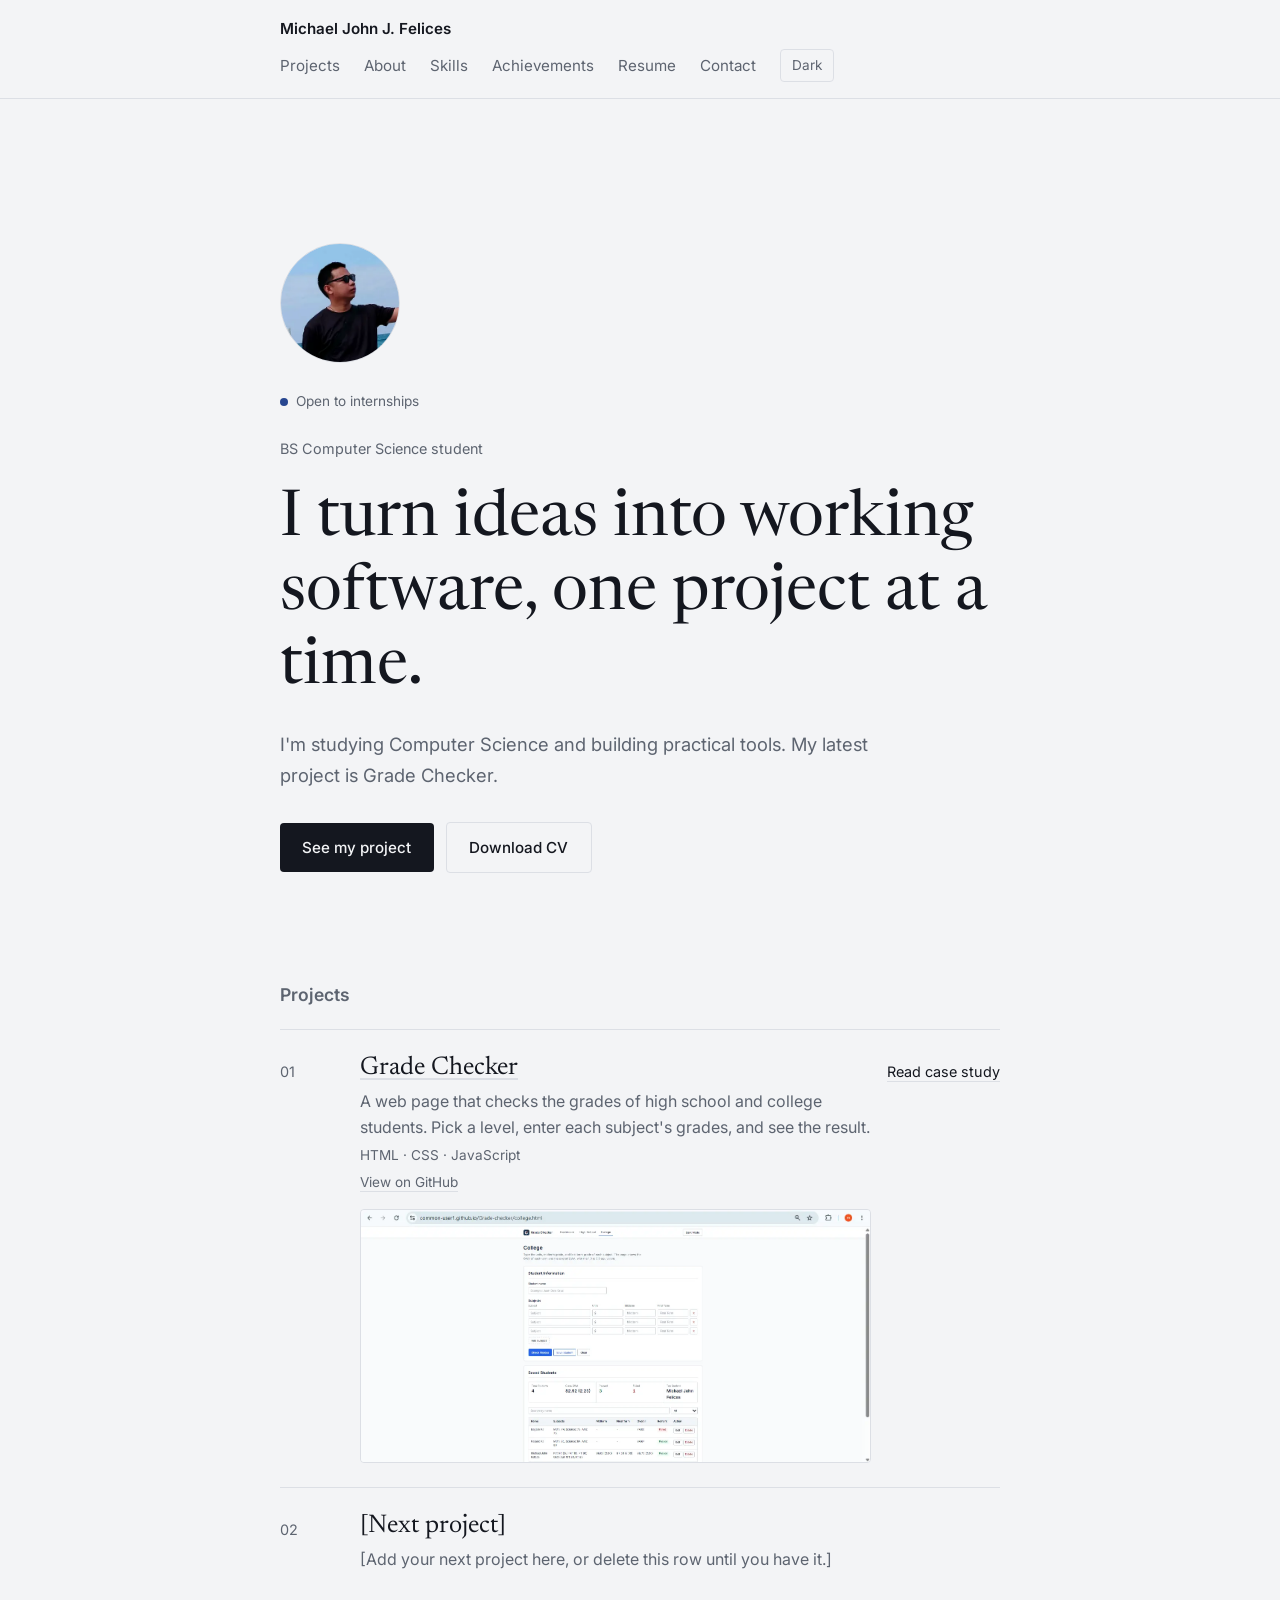
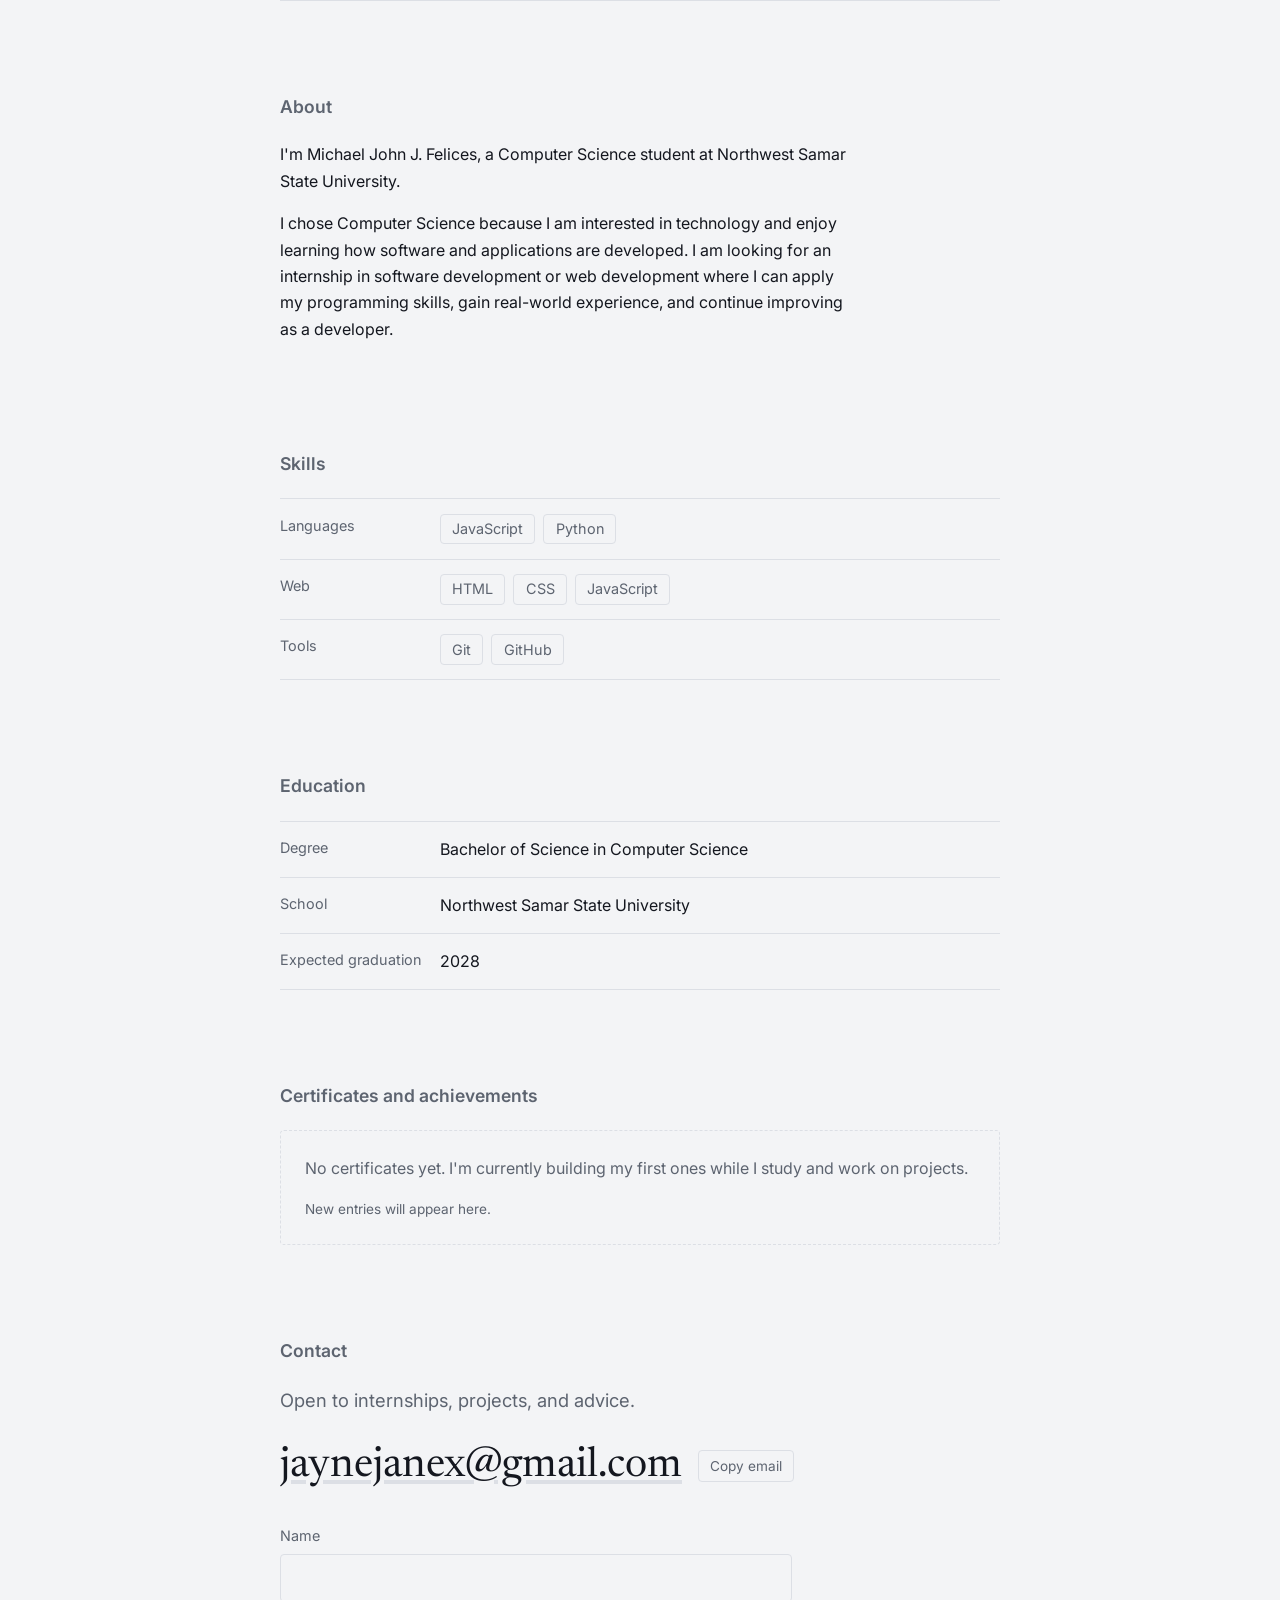
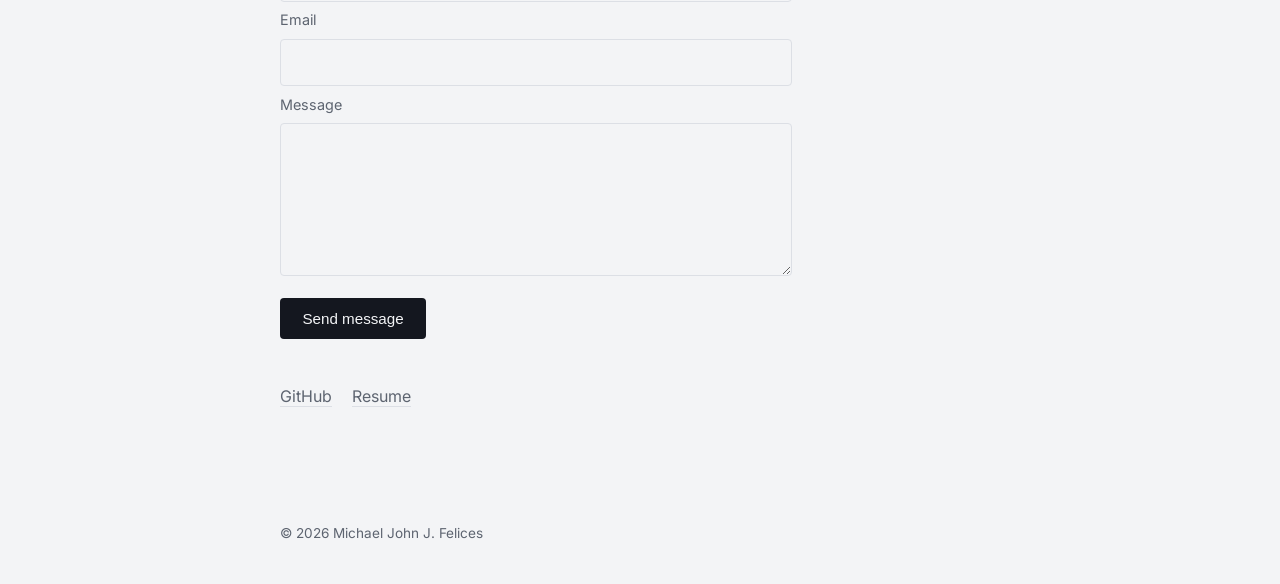
==== index.html @ 3115de02 "feat: add profile photo to hero sectio" ====
<!DOCTYPE html>
<html lang="en">
<head>
  <meta charset="UTF-8">
  <meta name="viewport" content="width=device-width, initial-scale=1">
  <title>Michael John J. Felices — Computer Science Student</title>
  <meta name="description" content="Portfolio of Michael John J. Felices, a Bachelor of Science in Computer Science student.">
  <meta property="og:title" content="Michael John J. Felices — Computer Science Student">
  <meta property="og:description" content="Portfolio of a Bachelor of Science in Computer Science student.">
  <meta property="og:type" content="website">
  <meta property="og:url" content="https://common-user1.github.io/Portfolio/">
  <meta name="twitter:card" content="summary">
  <meta name="author" content="Michael John J. Felices">
  <link rel="canonical" href="https://common-user1.github.io/Portfolio/">
  <script>
    /* Apply the saved theme before the page paints (avoids a flash) */
    try { var t = localStorage.getItem('theme'); if (t) document.documentElement.dataset.theme = t; } catch (e) {}
  </script>
  <link rel="icon" href="data:image/svg+xml,<svg xmlns=%27http://www.w3.org/2000/svg%27 viewBox=%270 0 32 32%27><rect width=%2732%27 height=%2732%27 rx=%276%27 fill=%27%23274690%27/><text x=%2716%27 y=%2722%27 font-size=%2714%27 text-anchor=%27middle%27 fill=%27white%27 font-family=%27sans-serif%27 font-weight=%27600%27>MF</text></svg>">
  <link rel="preconnect" href="https://fonts.googleapis.com">
  <link rel="preconnect" href="https://fonts.gstatic.com" crossorigin>
  <link rel="preload" as="style" href="https://fonts.googleapis.com/css2?family=Inter:wght@400;500;600&family=Newsreader&display=swap" onload="this.onload=null;this.rel='stylesheet'">
  <noscript><link rel="stylesheet" href="https://fonts.googleapis.com/css2?family=Inter:wght@400;500;600&family=Newsreader&display=swap"></noscript>
  <link rel="stylesheet" href="css/style.css">
</head>
<body>

  <a class="skip-link" href="#top">Skip to content</a>

  <header class="site-header">
    <a class="logo" href="#top">Michael John J. Felices</a>
    <nav aria-label="Main">
      <a href="#projects">Projects</a>
      <a href="#about">About</a>
      <a href="#skills">Skills</a>
      <a href="#achievements">Achievements</a>
      <a href="resume.html">Resume</a>
      <a href="#contact">Contact</a>
      <button class="btn-quiet" id="theme-toggle" type="button">Dark</button>
    </nav>
  </header>

  <main id="top">

    <section class="hero container">
      <img class="avatar" src="assets/profile.webp" width="96" height="96" alt="Portrait of Michael John J. Felices">
      <p class="badge">Open to internships</p>
      <p class="eyebrow">BS Computer Science student</p>
      <h1>I turn ideas into working software, one project at a time.</h1>
      <p class="lead">I'm studying Computer Science and building practical tools. My latest project is Grade Checker.</p>
      <a class="button" href="#projects">See my project</a>
      <a class="button button-ghost" href="assets/Felices-CV.pdf" download>Download CV</a>  
    </section>

    <!-- EDIT: add each new project as another <li class="work-item reveal"> row. -->
    <section id="projects" class="container section">
      <h2 class="section-title reveal">Projects</h2>
      <ul class="work-list">
        <li class="work-item reveal">
          <span class="work-year">01</span>
          <div class="work-body">
            <h3><a href="grade-checker.html">Grade Checker</a></h3>
            <p>A web page that checks the grades of high school and college students. Pick a level, enter each subject's grades, and see the result.</p>
            <p class="tags">HTML · CSS · JavaScript</p>
            <p class="tags"><a href="https://github.com/Common-User1/Grade-checker">View on GitHub</a></p>
          <a href="grade-checker.html">
              <img class="work-thumb" src="assets/grade-checker.webp" width="1365" height="676" loading="lazy" alt="...">
            </a>
          </div>
          <a class="work-link" href="grade-checker.html">Read case study</a>
        </li>
        <li class="work-item no-link reveal">
          <span class="work-year">02</span>
          <div class="work-body">
            <h3>[Next project]</h3>
            <p>[Add your next project here, or delete this row until you have it.]</p>
          </div>
        </li>
      </ul>
    </section>

    <section id="about" class="container section about">
      <h2 class="section-title reveal">About</h2>
      <div class="about-body reveal">
        <p>I'm Michael John J. Felices, a Computer Science student at Northwest Samar State University.</p>
        <p>I chose Computer Science because I am interested in technology and enjoy learning how software and applications are developed. I am looking for an internship in software development or web development where I can apply my programming skills, gain real-world experience, and continue improving as a developer.</p>        
      </div>
    </section>

    <section id="skills" class="container section">
      <h2 class="section-title reveal">Skills</h2>
      <dl class="facts reveal">
        <div><dt>Languages</dt><dd><ul class="chips"><li>JavaScript</li><li>Python</li></ul></dd></div>
        <div><dt>Web</dt><dd><ul class="chips"><li>HTML</li><li>CSS</li><li>JavaScript</li></ul></dd></div>
        <div><dt>Tools</dt><dd><ul class="chips"><li>Git</li><li>GitHub</li></ul></dd></div>
      </dl>
    </section>

    <section id="education" class="container section">
      <h2 class="section-title reveal">Education</h2>
      <dl class="facts reveal">
        <div><dt>Degree</dt><dd>Bachelor of Science in Computer Science</dd></div>
        <div><dt>School</dt><dd>Northwest Samar State University</dd></div>
        <div><dt>Expected graduation</dt><dd>2028</dd></div>
      </dl>
    </section>

    <section id="achievements" class="container section">
      <h2 class="section-title reveal">Certificates and achievements</h2>
      <div class="empty-state reveal">
        <p>No certificates yet. I'm currently building my first ones while I study and work on projects.</p>
        <p class="tags">New entries will appear here.</p>
      </div>
      <!-- EDIT: when you have a certificate, replace the empty-state div above with:
      <dl class="facts reveal">
        <div><dt>2026</dt><dd>Certificate name, issuer</dd></div>
      </dl>
      -->
    </section>

    <section id="contact" class="container section contact">
      <h2 class="section-title reveal">Contact</h2>
      <div class="reveal">
        <p class="lead">Open to internships, projects, and advice.</p>
        <div class="contact-actions">
          <a class="email" id="email-link" href="mailto:jaynejanex@gmail.com">jaynejanex@gmail.com</a>
          <button class="btn-quiet" id="copy-email" type="button">Copy email</button>
        </div>
        <form class="contact-form" id="contact-form" action="https://formspree.io/f/xnppoapl" method="POST">
          <label for="name">Name</label>
          <input id="name" name="name" type="text" required autocomplete="name">
          <label for="email">Email</label>
          <input id="email" name="email" type="email" required autocomplete="email">
          <label for="message">Message</label>
          <textarea id="message" name="message" rows="5" required></textarea>
          <input type="text" name="_gotcha" style="display:none" tabindex="-1" autocomplete="off">
          <button class="button" type="submit">Send message</button>
          <p class="form-status" id="form-status" role="status"></p>
        </form>

        <p class="social"><a href="https://github.com/Common-User1" rel="me noopener">GitHub</a> <a href="resume.html">Resume</a></p>
      </div>
    </section>

  </main>

  <footer class="site-footer container">
    <p>© <span id="year"></span> Michael John J. Felices</p>
  </footer>

  <script src="js/main.js"></script>
</body>
</html>
---- css/style.css ----
/* ==========================================================
   1. VARIABLES — EDIT: change the whole look from here
   ========================================================== */
:root {
  --bg: #f3f4f6;
  --text: #14171f;
  --muted: #5d6470;
  --line: #dcdfe5;
  --accent: #274690;

  --font-display: "Newsreader", Georgia, serif;
  --font-body: "Inter", system-ui, -apple-system, "Segoe UI", sans-serif;

  --space-1: 0.5rem;
  --space-2: 1rem;
  --space-3: 1.5rem;
  --space-4: 3rem;
  --space-5: 6rem;
  --radius: 4px;
}

/* Dark mode: follows the device unless the visitor picks a theme */
@media (prefers-color-scheme: dark) {
  :root:not([data-theme="light"]) {
    --bg: #10131a;
    --text: #e8eaf0;
    --muted: #98a0ae;
    --line: #242a36;
    --accent: #8aa8f0;
  }
}
:root[data-theme="dark"] {
    --bg: #10131a;
    --text: #e8eaf0;
    --muted: #98a0ae;
    --line: #242a36;
    --accent: #8aa8f0;
}

/* ==========================================================
   2. BASE
   ========================================================== */
*, *::before, *::after { box-sizing: border-box; }
html { scroll-behavior: smooth; scroll-padding-top: 5rem; }
body {
  margin: 0;
  background: var(--bg);
  color: var(--text);
  font-family: var(--font-body);
  font-size: 1rem;
  line-height: 1.65;
  -webkit-font-smoothing: antialiased;
}
h1, h2, h3 { font-family: var(--font-display); font-weight: 400; line-height: 1.15; margin: 0; }
p { margin: 0 0 var(--space-2); }
a { color: inherit; text-decoration-color: var(--line); text-underline-offset: 4px; transition: color .2s, text-decoration-color .2s; }
a:hover { color: var(--accent); text-decoration-color: var(--accent); }
:focus-visible { outline: 2px solid var(--accent); outline-offset: 3px; }

/* ==========================================================
   3. LAYOUT
   ========================================================== */
.container { width: min(100% - 3rem, 720px); margin-inline: auto; }
.section { padding-block: var(--space-5) 0; }

.site-header {
  position: sticky; top: 0; z-index: 10;
  display: flex; justify-content: space-between; align-items: center;
  padding: var(--space-2) max(1.5rem, calc((100% - 720px) / 2));
  background: color-mix(in srgb, var(--bg) 92%, transparent);
  border-bottom: 1px solid var(--line);
}
.site-header nav { display: flex; gap: var(--space-3); }
.site-header nav a, .logo { text-decoration: none; font-size: 0.95rem; }
.logo { font-weight: 600; }
.site-header nav a { color: var(--muted); }
.site-header nav a:hover { color: var(--text); }

/* ==========================================================
   4. COMPONENTS
   ========================================================== */
.eyebrow { color: var(--muted); font-size: 0.9rem; margin-bottom: var(--space-3); }
.lead { color: var(--muted); font-size: 1.15rem; max-width: 34em; }
.button {
  display: inline-block; margin-top: var(--space-2);
  padding: 0.75rem 1.4rem; border-radius: var(--radius);
  background: var(--text); color: var(--bg);
  text-decoration: none; font-weight: 500; font-size: 0.95rem;
  transition: background .2s, transform .2s;
}
.button:hover { background: var(--accent); color: var(--bg); transform: translateY(-1px); }

.section-title { font-size: 1.1rem; font-family: var(--font-body); font-weight: 600; color: var(--muted); margin-bottom: var(--space-3); }
.small-title { font-family: var(--font-body); font-size: 0.95rem; font-weight: 600; margin: var(--space-3) 0 var(--space-1); }

/* ==========================================================
   5. SECTIONS
   ========================================================== */
.hero { padding-block: 9rem var(--space-2); }
.hero h1 { font-size: clamp(2.5rem, 7vw, 4rem); margin-bottom: var(--space-3); max-width: 15em; }

.work-list { list-style: none; margin: 0; padding: 0; }
.work-item {
  display: grid; grid-template-columns: 4rem 1fr auto; gap: var(--space-2);
  padding-block: var(--space-3); border-top: 1px solid var(--line);
}
.work-item:last-child { border-bottom: 1px solid var(--line); }
.work-year { color: var(--muted); font-size: 0.9rem; padding-top: 0.35rem; }
.work-body h3 { font-size: 1.6rem; margin-bottom: 0.25rem; }
.work-body p { margin-bottom: 0.25rem; color: var(--muted); }
.tags { font-size: 0.85rem; }
.work-link { font-size: 0.9rem; align-self: start; padding-top: 0.35rem; }

.about-body p { max-width: 36em; }
.tools { color: var(--muted); }

.email { font-family: var(--font-display); font-size: clamp(1.8rem, 5vw, 2.6rem); }
.social { margin-top: var(--space-2); }
.social a { margin-right: var(--space-2); color: var(--muted); }

.site-footer { padding-block: var(--space-5) var(--space-3); color: var(--muted); font-size: 0.85rem; }

/* ==========================================================
   6. MOTION — subtle reveal on scroll
   ========================================================== */
.reveal { opacity: 0; transform: translateY(12px); transition: opacity .6s ease, transform .6s ease; }
.reveal.is-visible { opacity: 1; transform: none; }

@media (prefers-reduced-motion: reduce) {
  html { scroll-behavior: auto; }
  .reveal { opacity: 1; transform: none; transition: none; }
  .button, a { transition: none; }
}

/* ==========================================================
   7. RESPONSIVE (small screens)
   ========================================================== */
@media (max-width: 560px) {
  .hero { padding-top: 6rem; }
  .work-item { grid-template-columns: 1fr; gap: 0.25rem; }
  .work-link { padding-top: var(--space-1); }
}

.work-item.no-link { grid-template-columns: 4rem 1fr; }
.hero h1 { font-weight: 400; }

/* ==========================================================
   8. BUTTONS (quiet) and header on small screens
   ========================================================== */
.btn-quiet { background: none; border: 1px solid var(--line); border-radius: var(--radius); color: var(--muted);
  font: inherit; font-size: 0.85rem; padding: 0.25rem 0.7rem; cursor: pointer; transition: color .2s, border-color .2s; }
.btn-quiet:hover { color: var(--text); border-color: var(--muted); }
.site-header { flex-wrap: wrap; gap: 0.5rem 1rem; }
.site-header nav { align-items: center; flex-wrap: wrap; gap: 0.5rem var(--space-3); }
@media (max-width: 560px) { .site-header nav { gap: 0.5rem 1rem; } .site-header nav a, .logo { font-size: 0.85rem; } }

/* ==========================================================
   9. CASE STUDY PAGE
   ========================================================== */
.page-intro { padding-block: 7rem var(--space-2); }
.page-intro h1 { font-size: clamp(2.2rem, 6vw, 3.4rem); margin-bottom: var(--space-2); }
.meta { display: grid; grid-template-columns: repeat(3, 1fr); gap: var(--space-2);
  margin-block: var(--space-4); padding-block: var(--space-2); border-block: 1px solid var(--line); }
.meta dt { color: var(--muted); font-size: 0.8rem; }
.meta dd { margin: 0; font-weight: 500; }
.case h2 { font-size: 1.7rem; margin: var(--space-4) 0 var(--space-1); }
.case p { max-width: 36em; color: var(--muted); }
.case-nav { margin-top: var(--space-5); padding-top: var(--space-3); border-top: 1px solid var(--line); }
@media (max-width: 560px) { .meta { grid-template-columns: 1fr; } }

/* ==========================================================
   10. FACT LIST (education, skills, resume)
   ========================================================== */
.facts { margin: 0; }
.facts div { display: grid; grid-template-columns: 9rem 1fr; gap: var(--space-2); padding-block: 0.9rem; border-top: 1px solid var(--line); }
.facts div:last-child { border-bottom: 1px solid var(--line); }
.facts dt { color: var(--muted); font-size: 0.9rem; }
.facts dd { margin: 0; }
@media (max-width: 560px) { .facts div { grid-template-columns: 1fr; gap: 0.15rem; } }

/* ==========================================================
   11. RESUME PAGE (screen and print)
   ========================================================== */
.resume h2 { font-size: 1.1rem; font-family: var(--font-body); font-weight: 600; color: var(--muted); margin: var(--space-4) 0 var(--space-1); }
.resume-contact { color: var(--muted); }
@media print {
  .site-header, .site-footer, .no-print { display: none !important; }
  body { background: #fff; color: #000; font-size: 11pt; }
  .container { width: 100%; }
  .page-intro { padding-top: 0; }
  .resume-contact, .facts dt, .resume h2 { color: #444; }
  a { color: #000; text-decoration: none; }
}

/* ==========================================================
   12. AVAILABILITY BADGE
   ========================================================== */
.badge { display: inline-flex; align-items: center; gap: 0.5rem; font-size: 0.85rem; color: var(--muted); margin-bottom: var(--space-3); }
.badge::before { content: ""; width: 0.5rem; height: 0.5rem; border-radius: 50%; background: var(--accent); }
.contact-actions { display: flex; align-items: center; gap: var(--space-2); flex-wrap: wrap; margin-top: var(--space-1); }

/* ---------- Secondary button ---------- */
.button-ghost { background: transparent; color: var(--text); border: 1px solid var(--line); margin-left: var(--space-1); }
.button-ghost:hover { background: transparent; color: var(--accent); border-color: var(--accent); }

/* ---------- Empty state ---------- */
.empty-state { border: 1px dashed var(--line); border-radius: var(--radius); padding: var(--space-3); color: var(--muted); }
.empty-state p:last-child { margin-bottom: 0; }

/* ---------- Contact form ---------- */
.contact-form { display: grid; gap: 0.4rem; margin-top: var(--space-3); max-width: 32rem; }
.contact-form label { font-size: 0.9rem; color: var(--muted); }
.contact-form input, .contact-form textarea {
  font: inherit; color: var(--text); background: transparent;
  border: 1px solid var(--line); border-radius: var(--radius); padding: 0.6rem 0.8rem;
}
.contact-form input:focus, .contact-form textarea:focus { outline: 2px solid var(--accent); outline-offset: 1px; }
.contact-form .button { justify-self: start; cursor: pointer; border: 0; }
.form-status { color: var(--muted); font-size: 0.9rem; margin: 0; min-height: 1.5em; }

/* ---------- Accessibility ---------- */
.skip-link { position: absolute; left: -999px; top: 0; background: var(--text); color: var(--bg); padding: 0.5rem 1rem; z-index: 10; }
.skip-link:focus { left: 0; }

/* ---------- Project thumbnail ---------- */
.work-thumb { display: block; width: 100%; height: auto; margin-top: var(--space-2); border: 1px solid var(--line); border-radius: var(--radius); }

/* ---------- Skill chips ---------- */
.chips { list-style: none; margin: 0; padding: 0; display: flex; flex-wrap: wrap; gap: 0.5rem; }
.chips li { border: 1px solid var(--line); border-radius: var(--radius); padding: 0.15rem 0.7rem; font-size: 0.9rem; color: var(--muted); }

/* ---------- Profile photo ---------- */
.avatar { display: block; width: 120px; height: 120px; border-radius: 50%; object-fit: cover; border: 1px solid var(--line); margin-bottom: var(--space-3); }
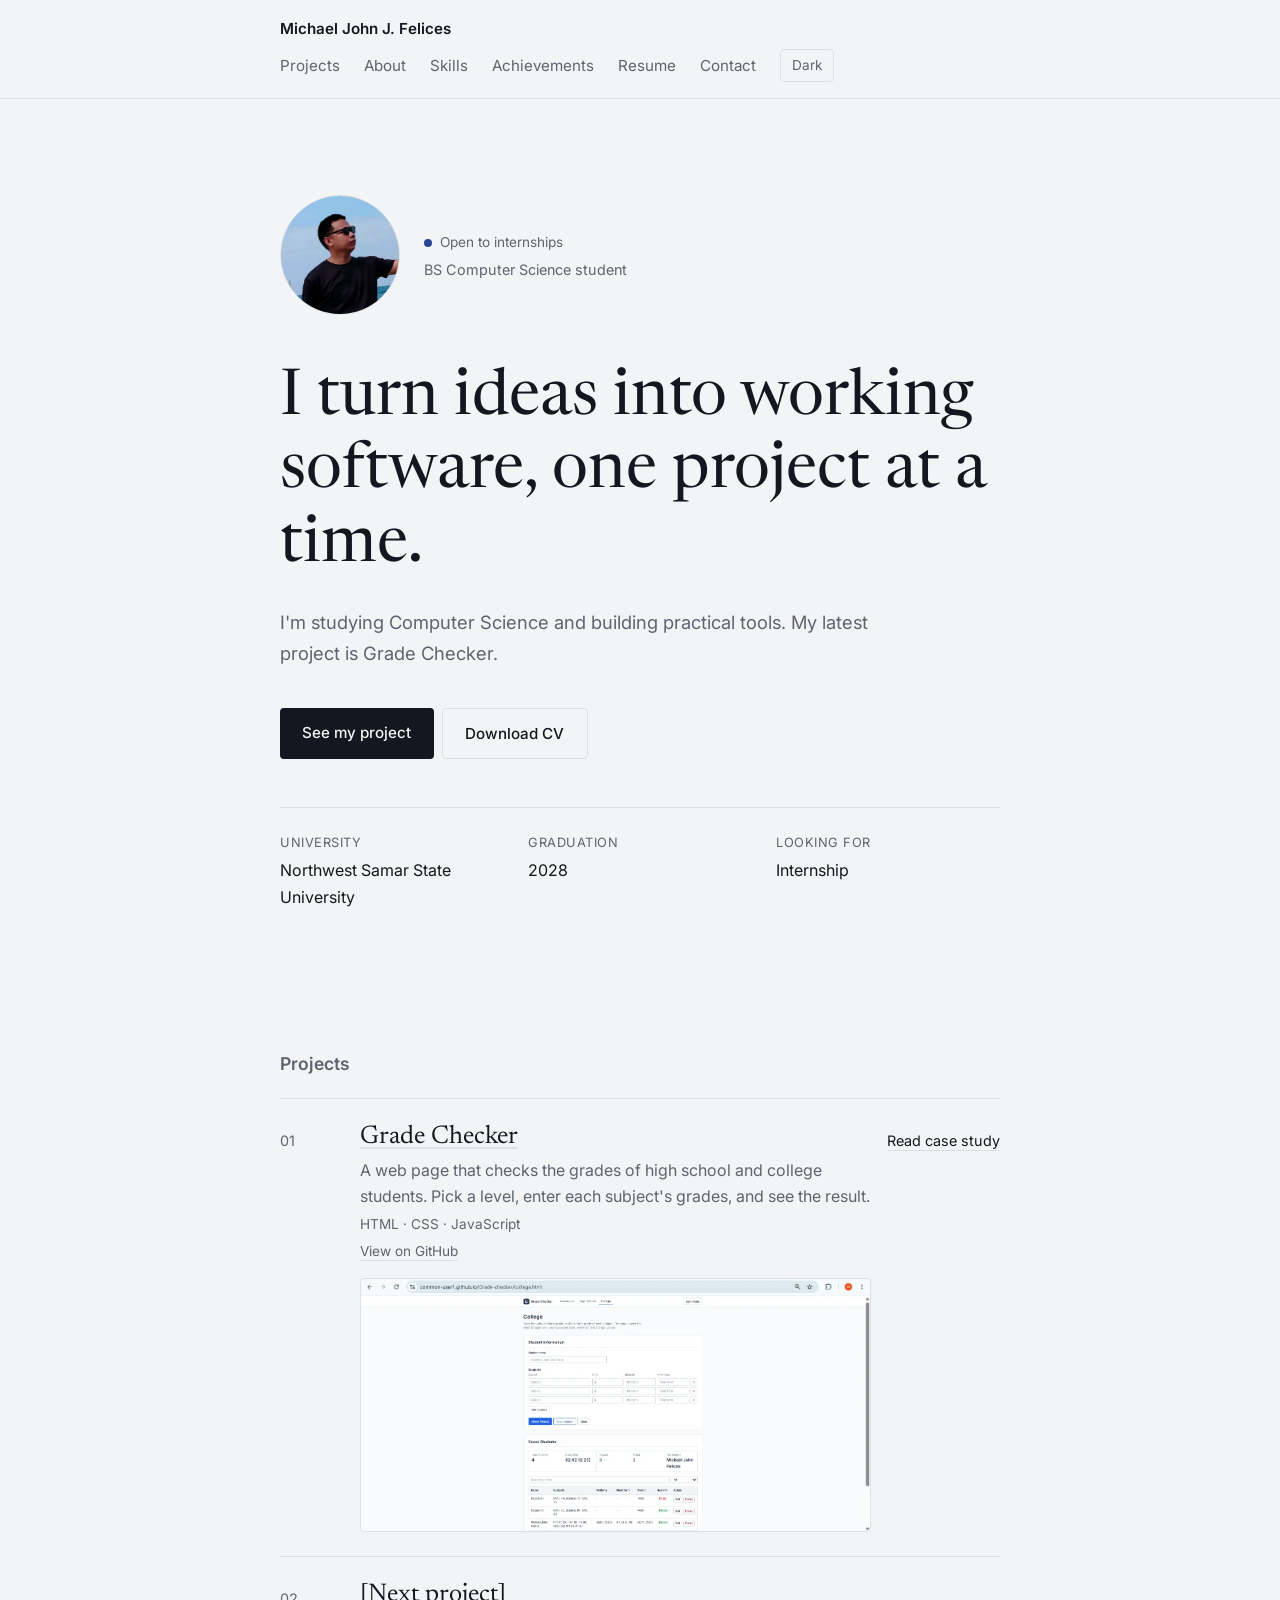
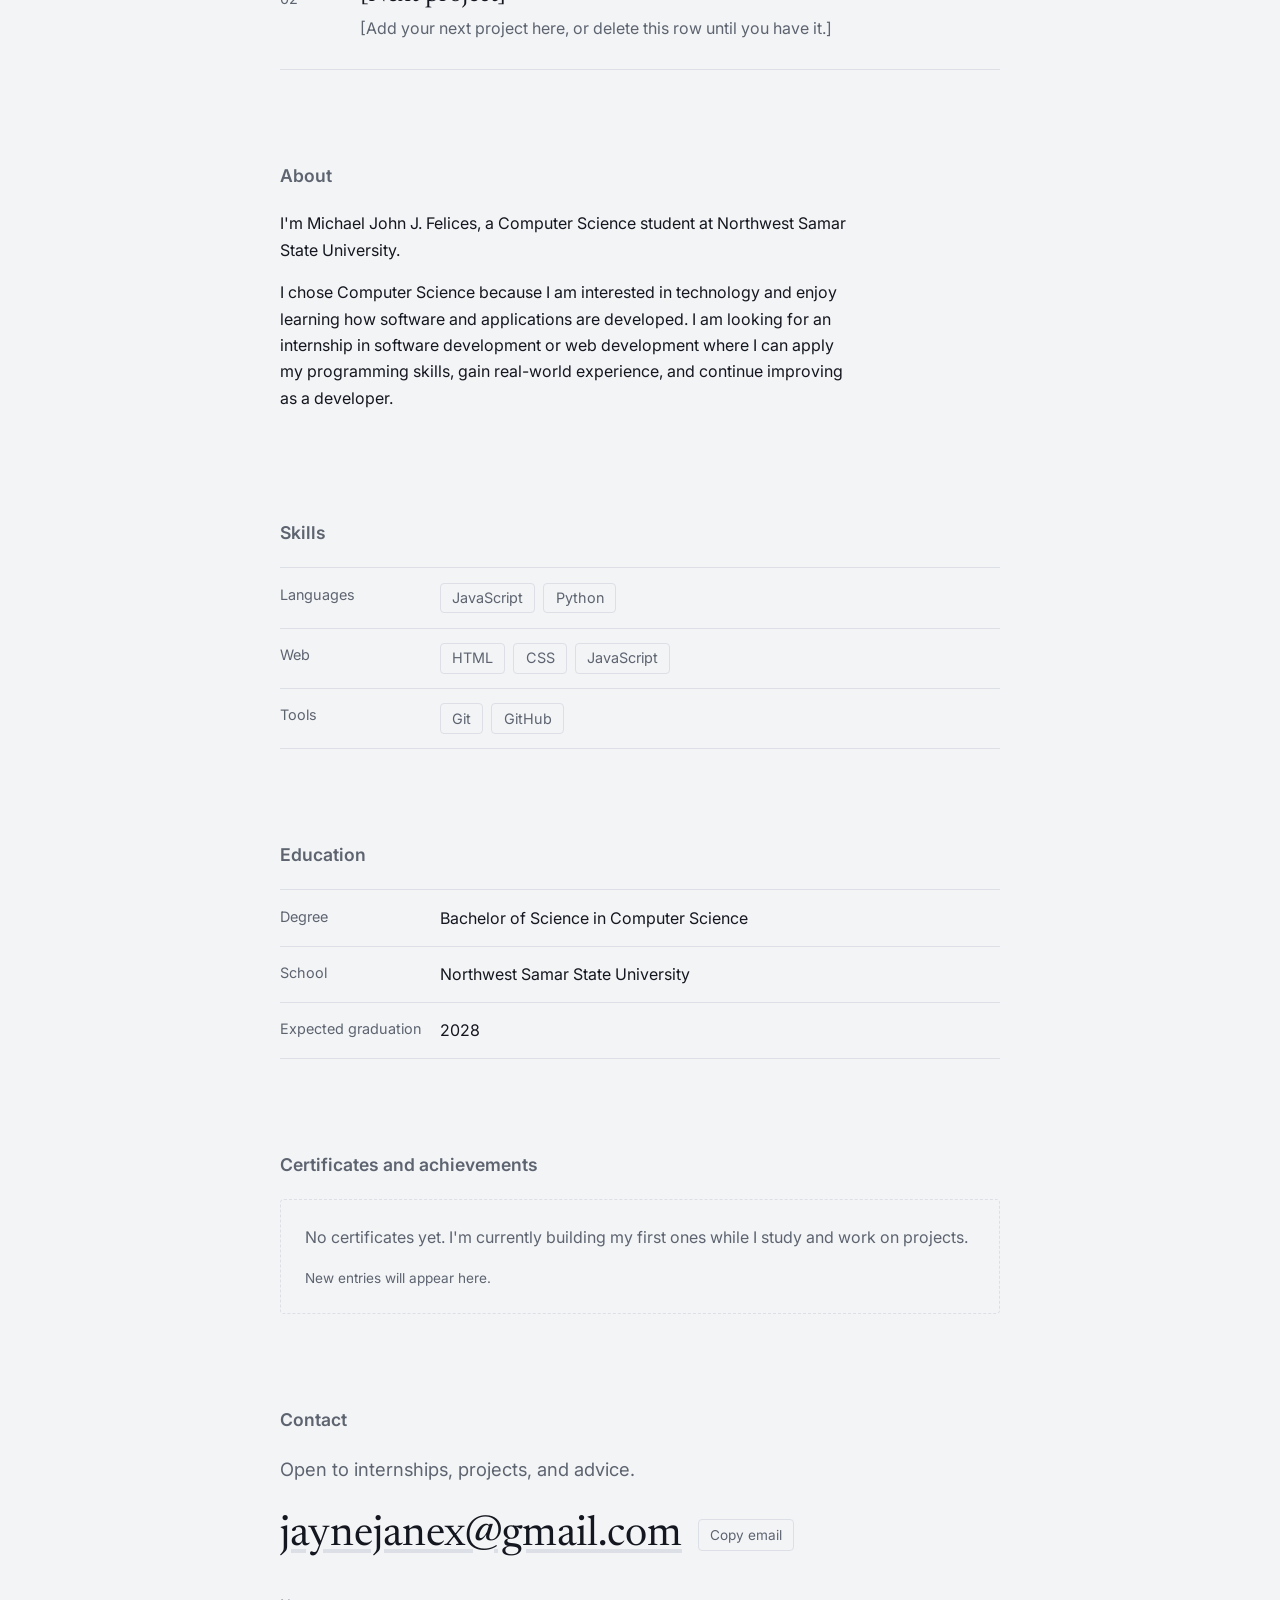
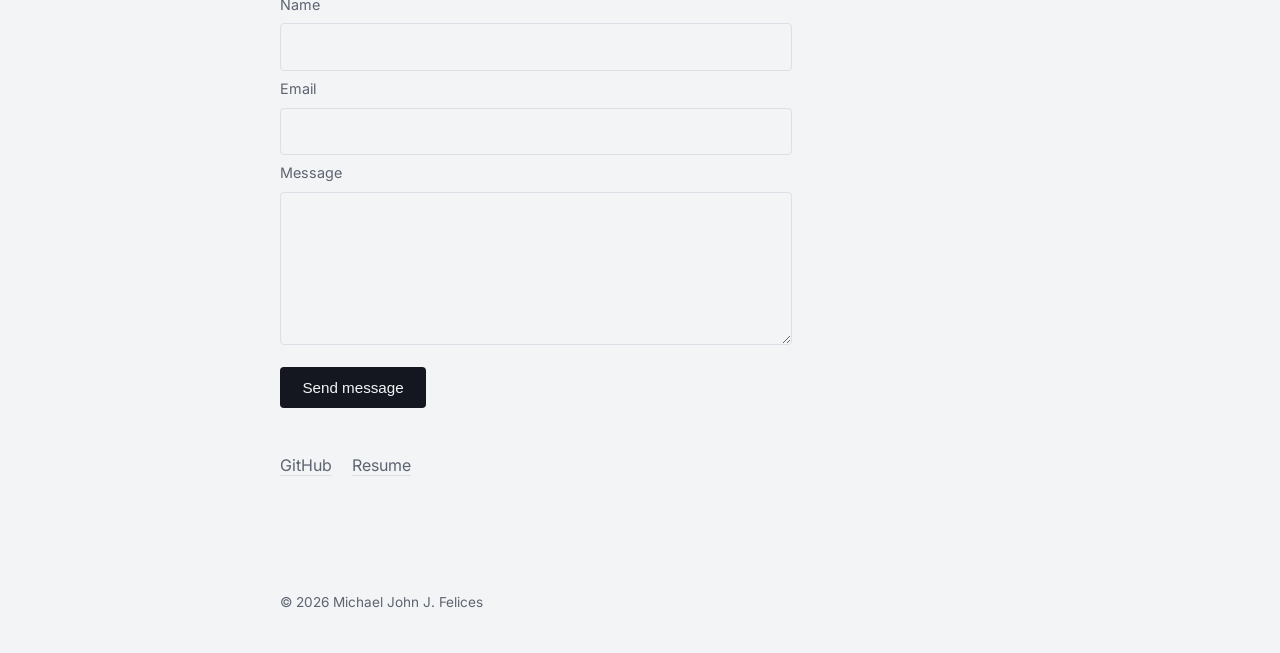
==== commit d94a7874: "feat: redesign hero with profile row, actions and quick facts" ====
--- a/index.html
+++ b/index.html
@@ -9,8 +9,13 @@
   <meta property="og:description" content="Portfolio of a Bachelor of Science in Computer Science student.">
   <meta property="og:type" content="website">
   <meta property="og:url" content="https://common-user1.github.io/Portfolio/">
-  <meta name="twitter:card" content="summary">
+  <meta property="og:image" content="https://common-user1.github.io/Portfolio/assets/og-image.jpg">
+  <meta property="og:image:width" content="1200">
+  <meta property="og:image:height" content="630">
+  <meta property="og:image:alt" content="Michael John J. Felices, BS Computer Science student">
+  <meta name="twitter:card" content="summary_large_image">
   <meta name="author" content="Michael John J. Felices">
+  <meta name="google-site-verification" content="HoCUYy__B5C7-MtmdukjYqiQRckSUj_-kcW7W5-4pVY" />
   <link rel="canonical" href="https://common-user1.github.io/Portfolio/">
   <script>
     /* Apply the saved theme before the page paints (avoids a flash) */
@@ -29,7 +34,8 @@
 
   <header class="site-header">
     <a class="logo" href="#top">Michael John J. Felices</a>
-    <nav aria-label="Main">
+    <button class="menu-toggle btn-quiet" id="menu-toggle" type="button" aria-expanded="false" aria-controls="site-nav">Menu</button>
+    <nav id="site-nav" aria-label="Main">
       <a href="#projects">Projects</a>
       <a href="#about">About</a>
       <a href="#skills">Skills</a>
@@ -43,13 +49,24 @@
   <main id="top">
 
     <section class="hero container">
-      <img class="avatar" src="assets/profile.webp" width="96" height="96" alt="Portrait of Michael John J. Felices">
-      <p class="badge">Open to internships</p>
-      <p class="eyebrow">BS Computer Science student</p>
+      <div class="hero-top">
+        <img class="avatar" src="assets/profile.webp" width="120" height="120" alt="Portrait of Michael John J. Felices">
+        <div>
+          <p class="badge">Open to internships</p>
+          <p class="eyebrow">BS Computer Science student</p>
+        </div>
+      </div>
       <h1>I turn ideas into working software, one project at a time.</h1>
       <p class="lead">I'm studying Computer Science and building practical tools. My latest project is Grade Checker.</p>
-      <a class="button" href="#projects">See my project</a>
-      <a class="button button-ghost" href="assets/Felices-CV.pdf" download>Download CV</a>  
+      <div class="hero-actions">
+        <a class="button" href="#projects">See my project</a>
+        <a class="button button-ghost" href="assets/Felices-CV.pdf" download>Download CV</a>
+      </div>
+      <dl class="hero-facts">
+        <div><dt>University</dt><dd>Northwest Samar State University</dd></div>
+        <div><dt>Graduation</dt><dd>2028</dd></div>
+        <div><dt>Looking for</dt><dd>Internship</dd></div>
+      </dl>
     </section>
 
     <!-- EDIT: add each new project as another <li class="work-item reveal"> row. -->
--- a/css/style.css
+++ b/css/style.css
@@ -230,4 +230,45 @@
 .chips li { border: 1px solid var(--line); border-radius: var(--radius); padding: 0.15rem 0.7rem; font-size: 0.9rem; color: var(--muted); }
 
 /* ---------- Profile photo ---------- */
-.avatar { display: block; width: 120px; height: 120px; border-radius: 50%; object-fit: cover; border: 1px solid var(--line); margin-bottom: var(--space-3); }+.avatar { display: block; width: 120px; height: 120px; border-radius: 50%; object-fit: cover; border: 1px solid var(--line); margin-bottom: var(--space-3); }
+
+/* ---------- Active nav link ---------- */
+.site-header nav a[aria-current="true"] { color: var(--text); text-decoration: underline; text-decoration-color: var(--accent); }
+
+/* ---------- Responsive navigation ---------- */
+.menu-toggle { display: none; }
+
+@media (max-width: 820px) {
+  .site-header { flex-wrap: nowrap; }
+  .menu-toggle { display: inline-block; }
+  .site-header nav {
+    display: none; position: absolute; top: 100%; left: 0; right: 0;
+    flex-direction: column; align-items: stretch; gap: 0;
+    padding: 0.25rem max(1.5rem, calc((100% - 720px) / 2)) var(--space-2);
+    background: var(--bg); border-bottom: 1px solid var(--line);
+  }
+  .site-header nav.is-open { display: flex; }
+  .site-header nav a { padding: 0.8rem 0; font-size: 1rem; border-bottom: 1px solid var(--line); }
+  .site-header nav .btn-quiet { margin-top: var(--space-2); align-self: flex-start; }
+}
+
+/* ---------- Hero layout ---------- */
+.hero { padding-block: 6rem var(--space-4); }
+.hero-top { display: flex; align-items: center; gap: var(--space-3); margin-bottom: var(--space-4); }
+.hero-top .avatar { margin-bottom: 0; flex-shrink: 0; }
+.hero-top .badge { margin-bottom: 0.25rem; }
+.hero-top .eyebrow { margin-bottom: 0; }
+.hero-actions { display: flex; flex-wrap: wrap; gap: var(--space-1); margin-top: var(--space-3); }
+.hero-actions .button-ghost { margin-left: 0; }
+.hero-facts {
+  display: grid; grid-template-columns: repeat(3, 1fr); gap: var(--space-3);
+  margin: var(--space-4) 0 0; padding-top: var(--space-3); border-top: 1px solid var(--line);
+}
+.hero-facts dt { font-size: 0.8rem; color: var(--muted); text-transform: uppercase; letter-spacing: 0.04em; }
+.hero-facts dd { margin: 0.25rem 0 0; }
+
+@media (max-width: 560px) {
+  .hero { padding-top: 4rem; }
+  .hero-top { flex-direction: column; align-items: flex-start; }
+  .hero-facts { grid-template-columns: 1fr; gap: var(--space-2); }
+}
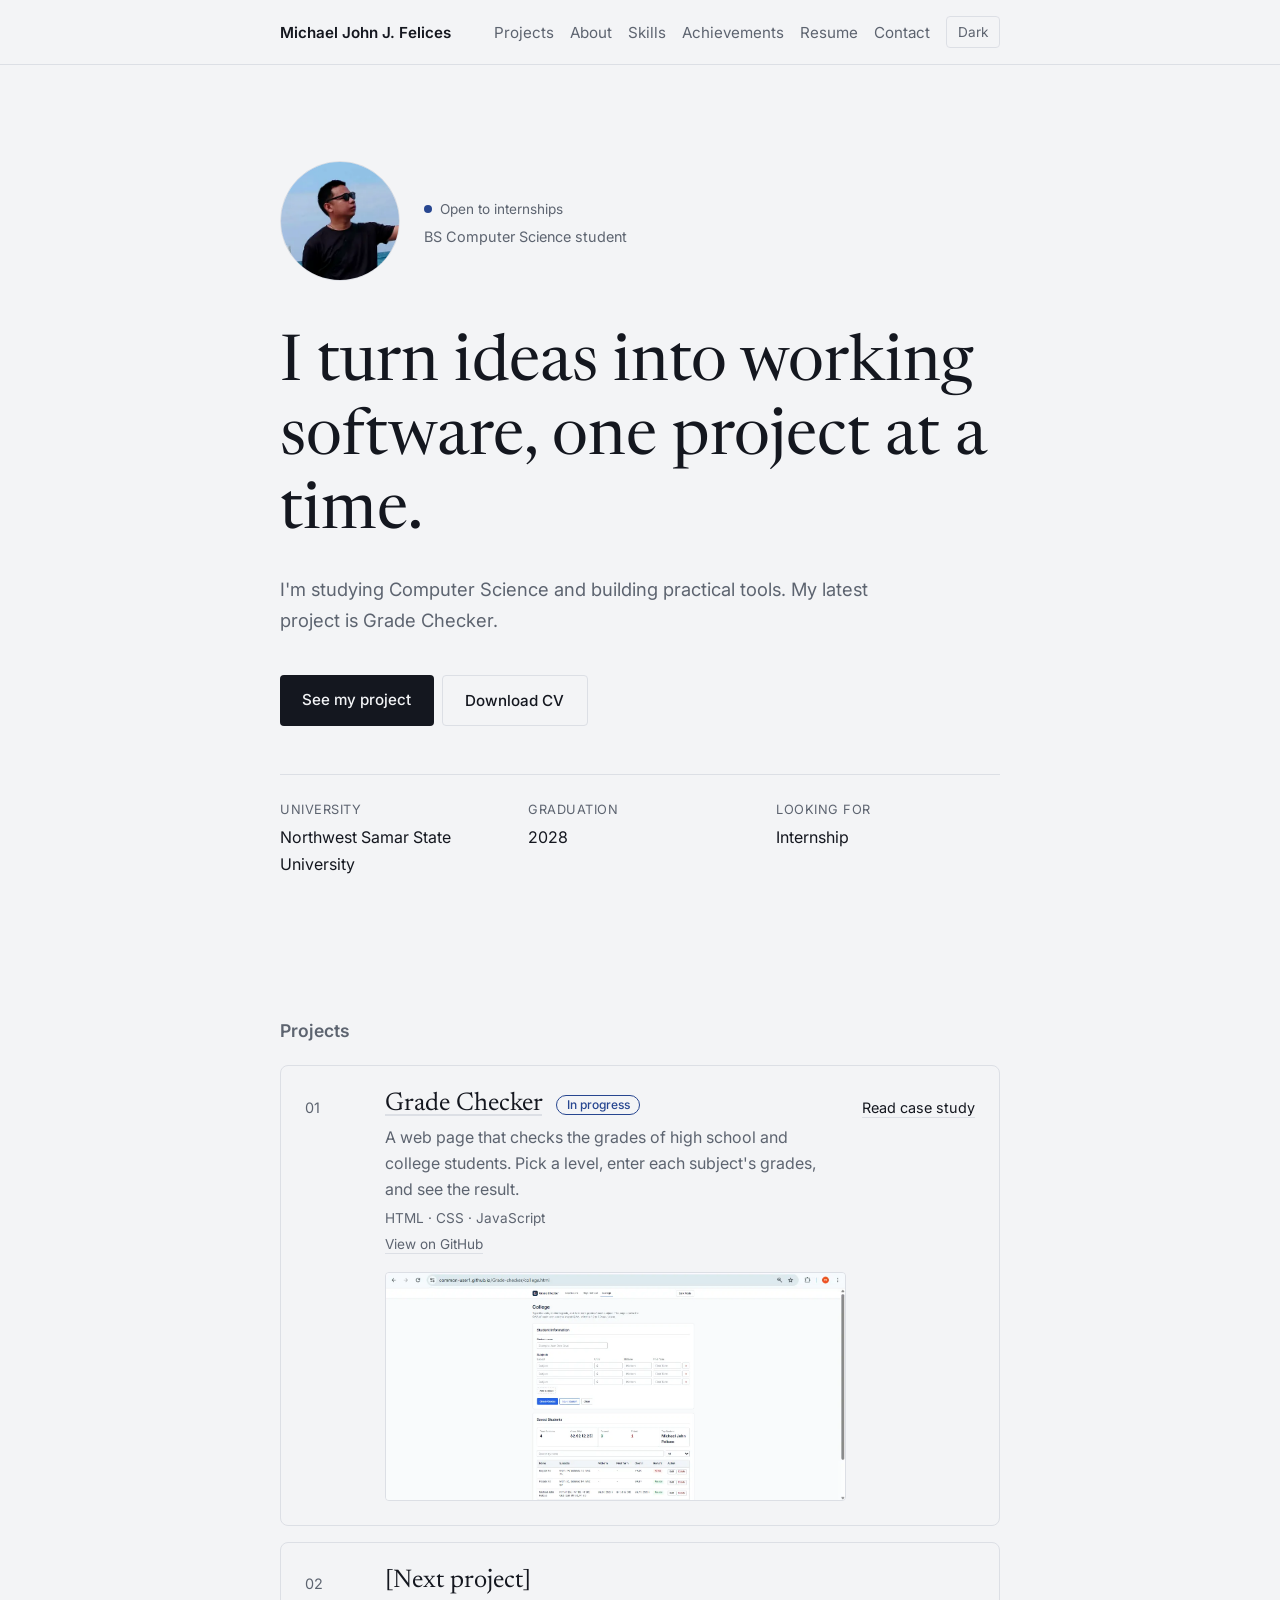
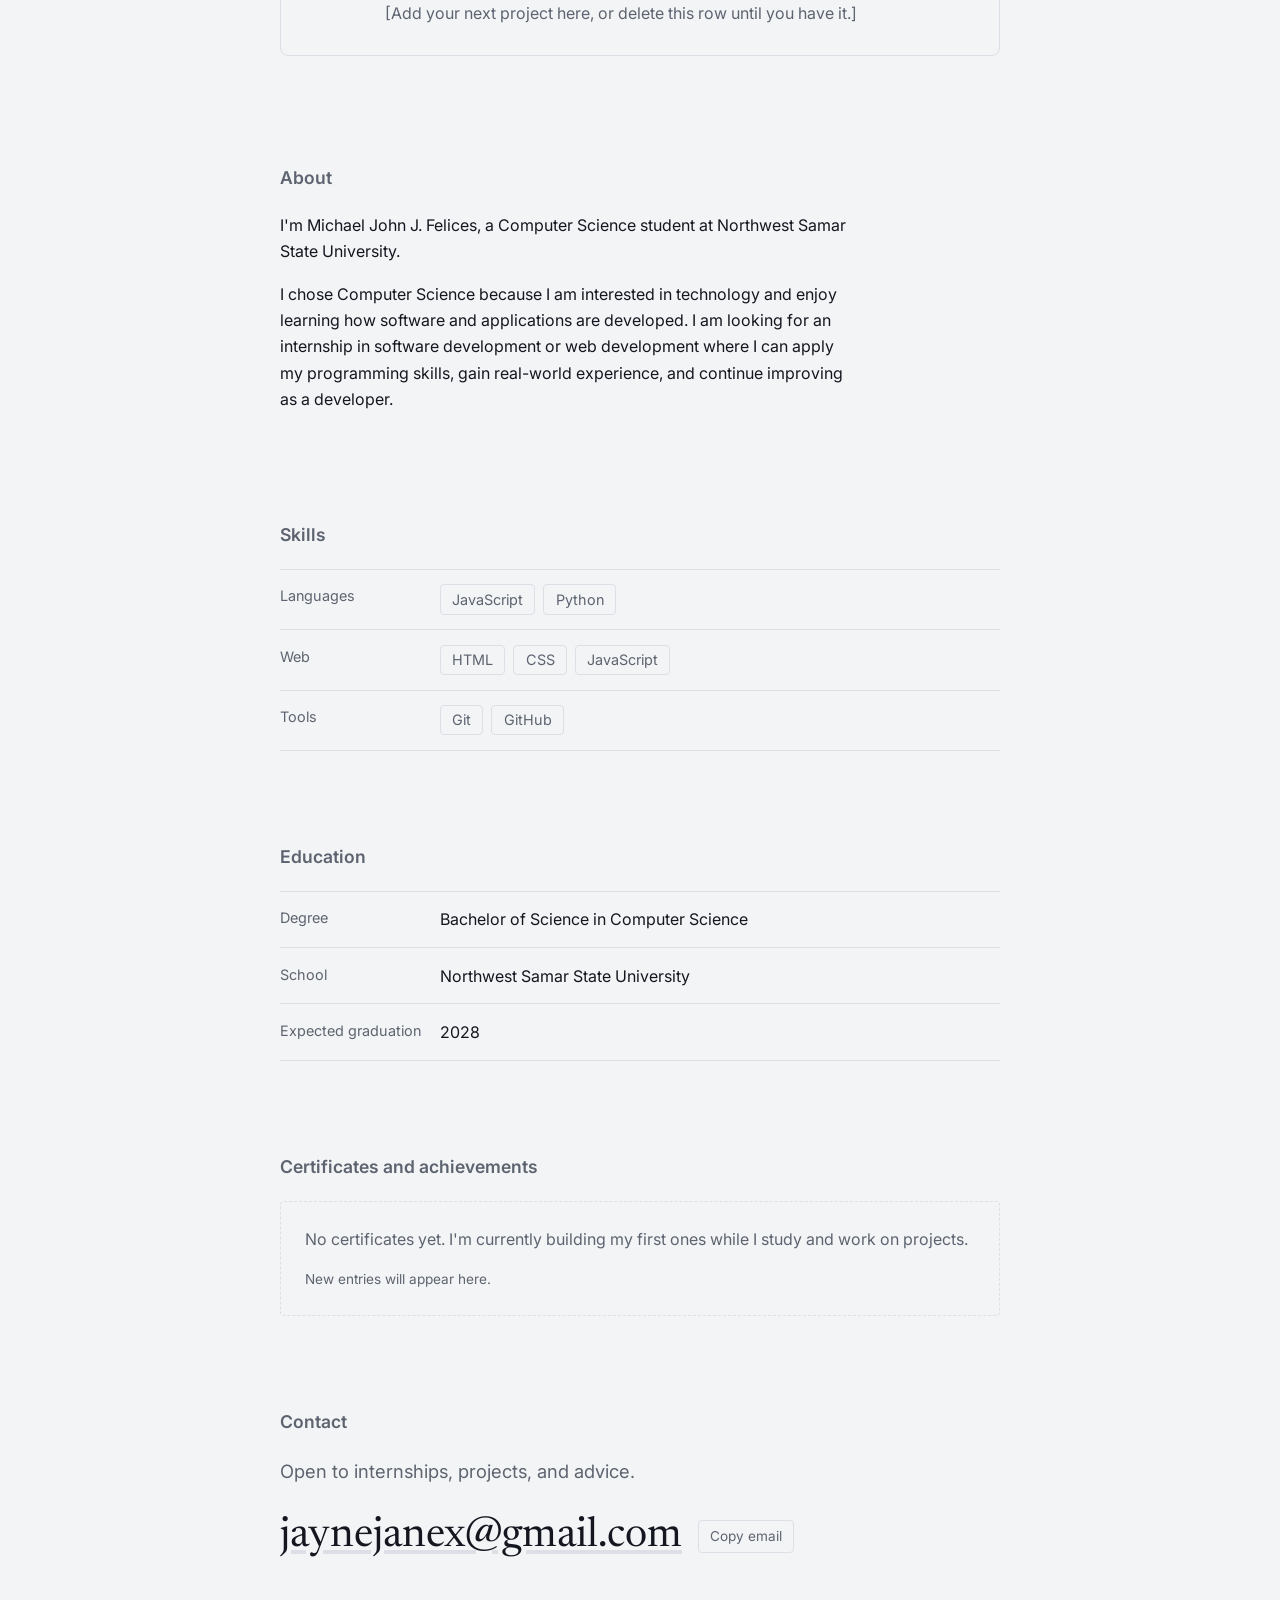
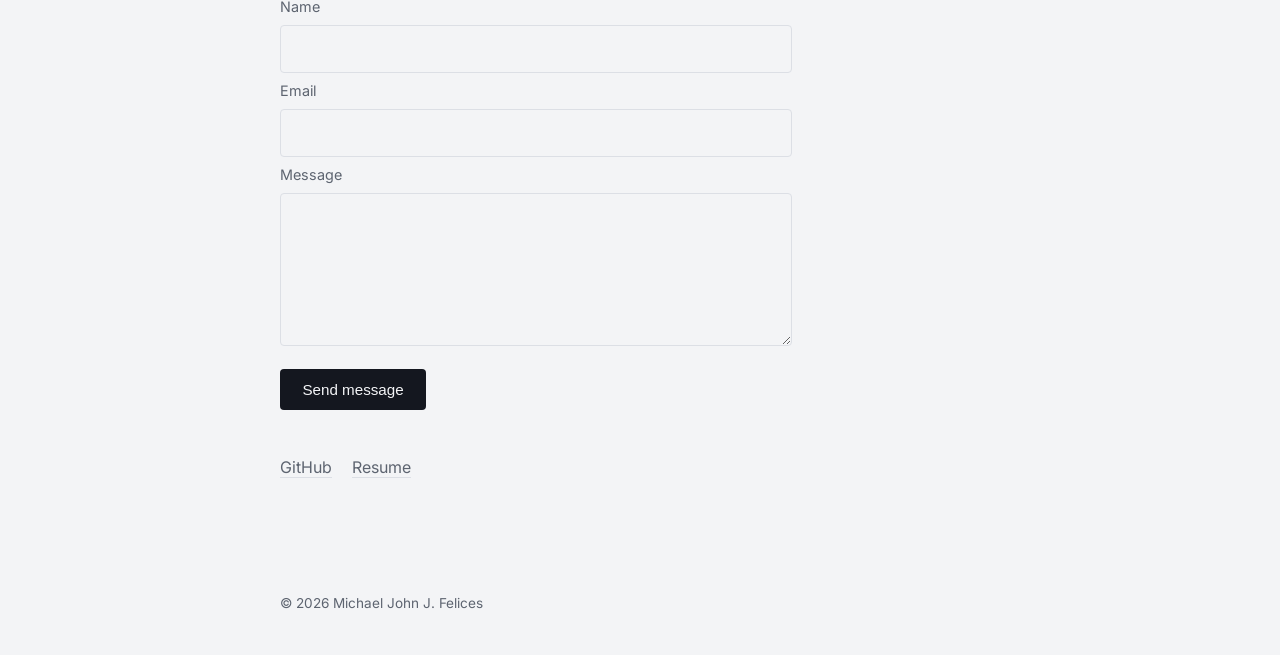
==== commit ae7dbac7: "feat: turn project rows into cards with hover and status label" ====
--- a/index.html
+++ b/index.html
@@ -76,7 +76,7 @@
         <li class="work-item reveal">
           <span class="work-year">01</span>
           <div class="work-body">
-            <h3><a href="grade-checker.html">Grade Checker</a></h3>
+            <h3><a href="grade-checker.html">Grade Checker</a> <span class="status">In progress</span></h3>
             <p>A web page that checks the grades of high school and college students. Pick a level, enter each subject's grades, and see the result.</p>
             <p class="tags">HTML · CSS · JavaScript</p>
             <p class="tags"><a href="https://github.com/Common-User1/Grade-checker">View on GitHub</a></p>
--- a/css/style.css
+++ b/css/style.css
@@ -271,4 +271,26 @@
   .hero { padding-top: 4rem; }
   .hero-top { flex-direction: column; align-items: flex-start; }
   .hero-facts { grid-template-columns: 1fr; gap: var(--space-2); }
-}+}
+
+/* ---------- Keep the navigation on one row on desktop ---------- */
+@media (min-width: 821px) {
+  .site-header { flex-wrap: nowrap; }
+  .site-header nav { flex-wrap: nowrap; gap: 0 1rem; }
+  .site-header nav a, .logo { white-space: nowrap; }
+}
+
+/* ---------- Project cards ---------- */
+.work-item {
+  padding: var(--space-3); margin-bottom: var(--space-2);
+  border: 1px solid var(--line); border-radius: 8px;
+  transition: opacity .6s ease, transform .3s ease, border-color .2s, box-shadow .2s;
+}
+.work-item:last-child { border-bottom: 1px solid var(--line); }
+.work-item:hover { border-color: var(--accent); transform: translateY(-2px); box-shadow: 0 6px 20px rgb(0 0 0 / 0.06); }
+.status {
+  display: inline-block; margin-left: 0.5rem; padding: 0.1rem 0.6rem; vertical-align: middle;
+  font: 500 0.75rem var(--font-body); color: var(--accent);
+  border: 1px solid var(--accent); border-radius: 999px;
+}
+@media (prefers-reduced-motion: reduce) { .work-item:hover { transform: none; } }
